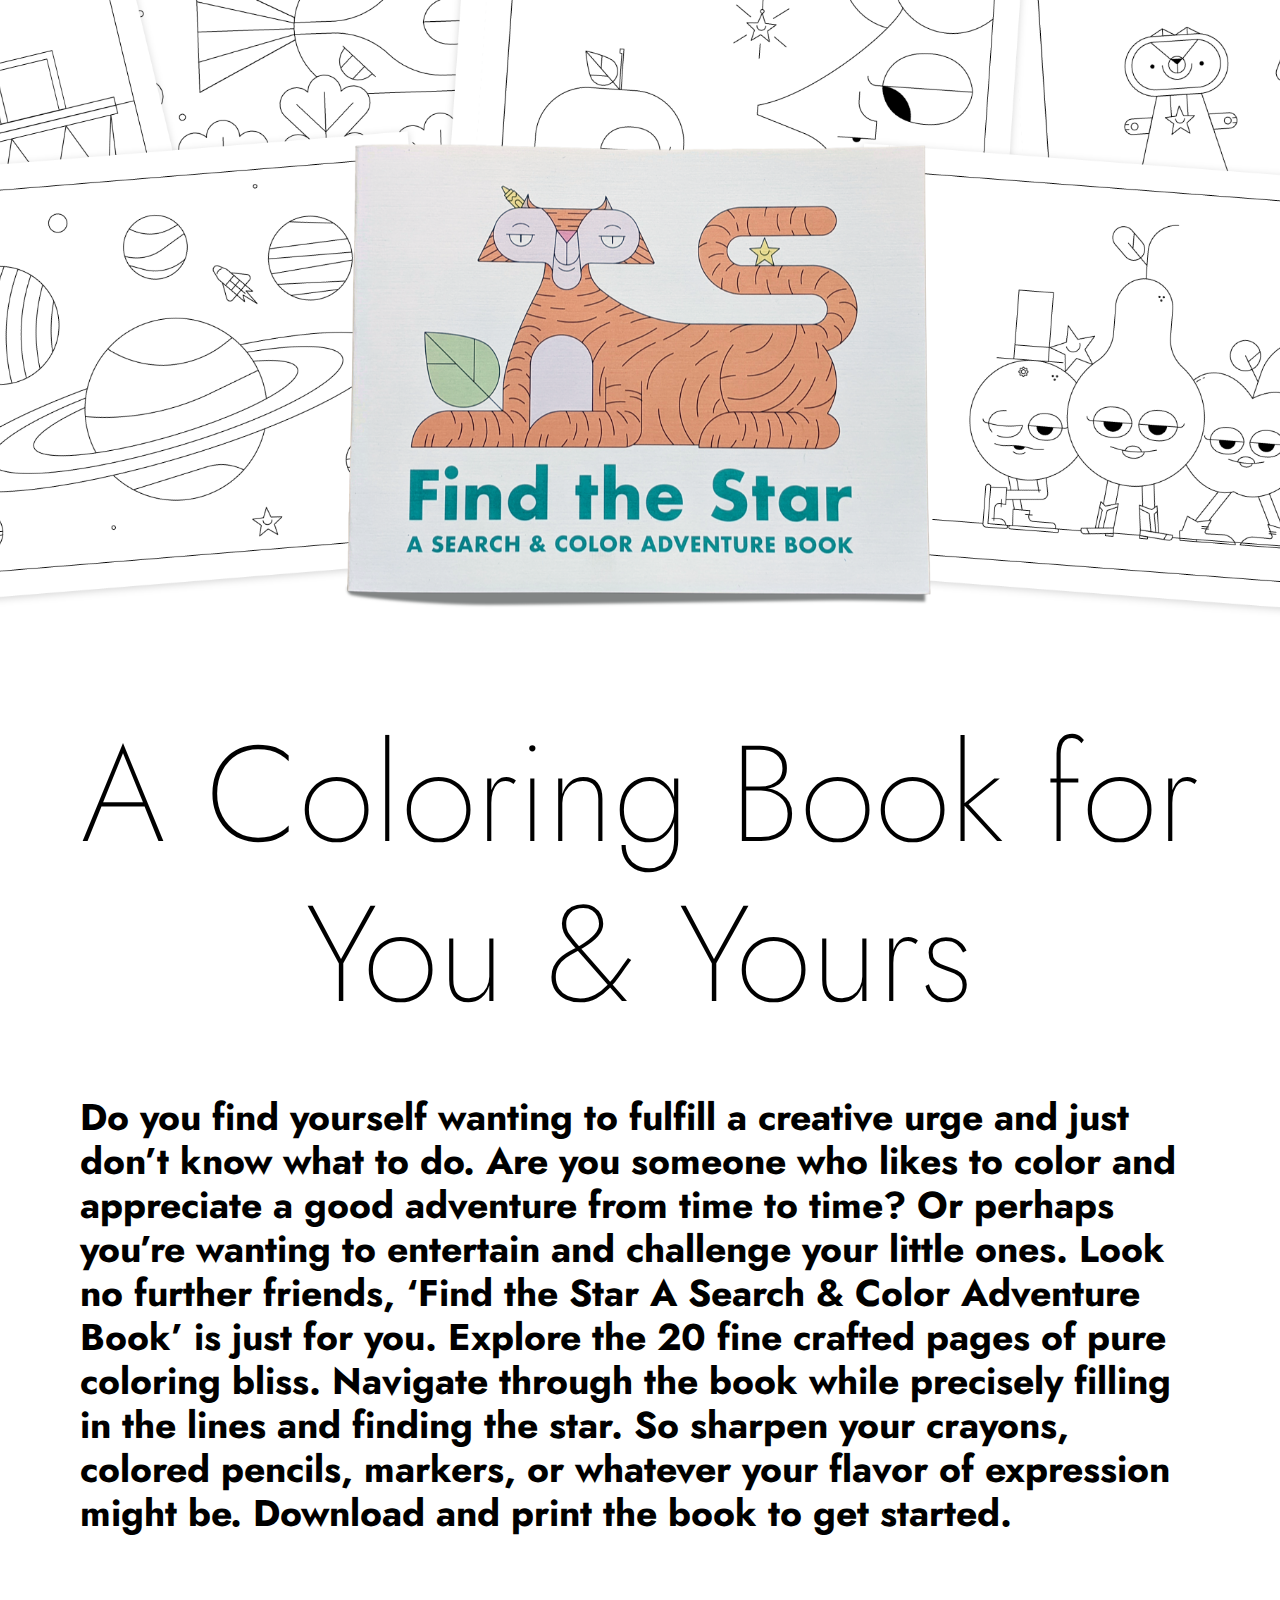
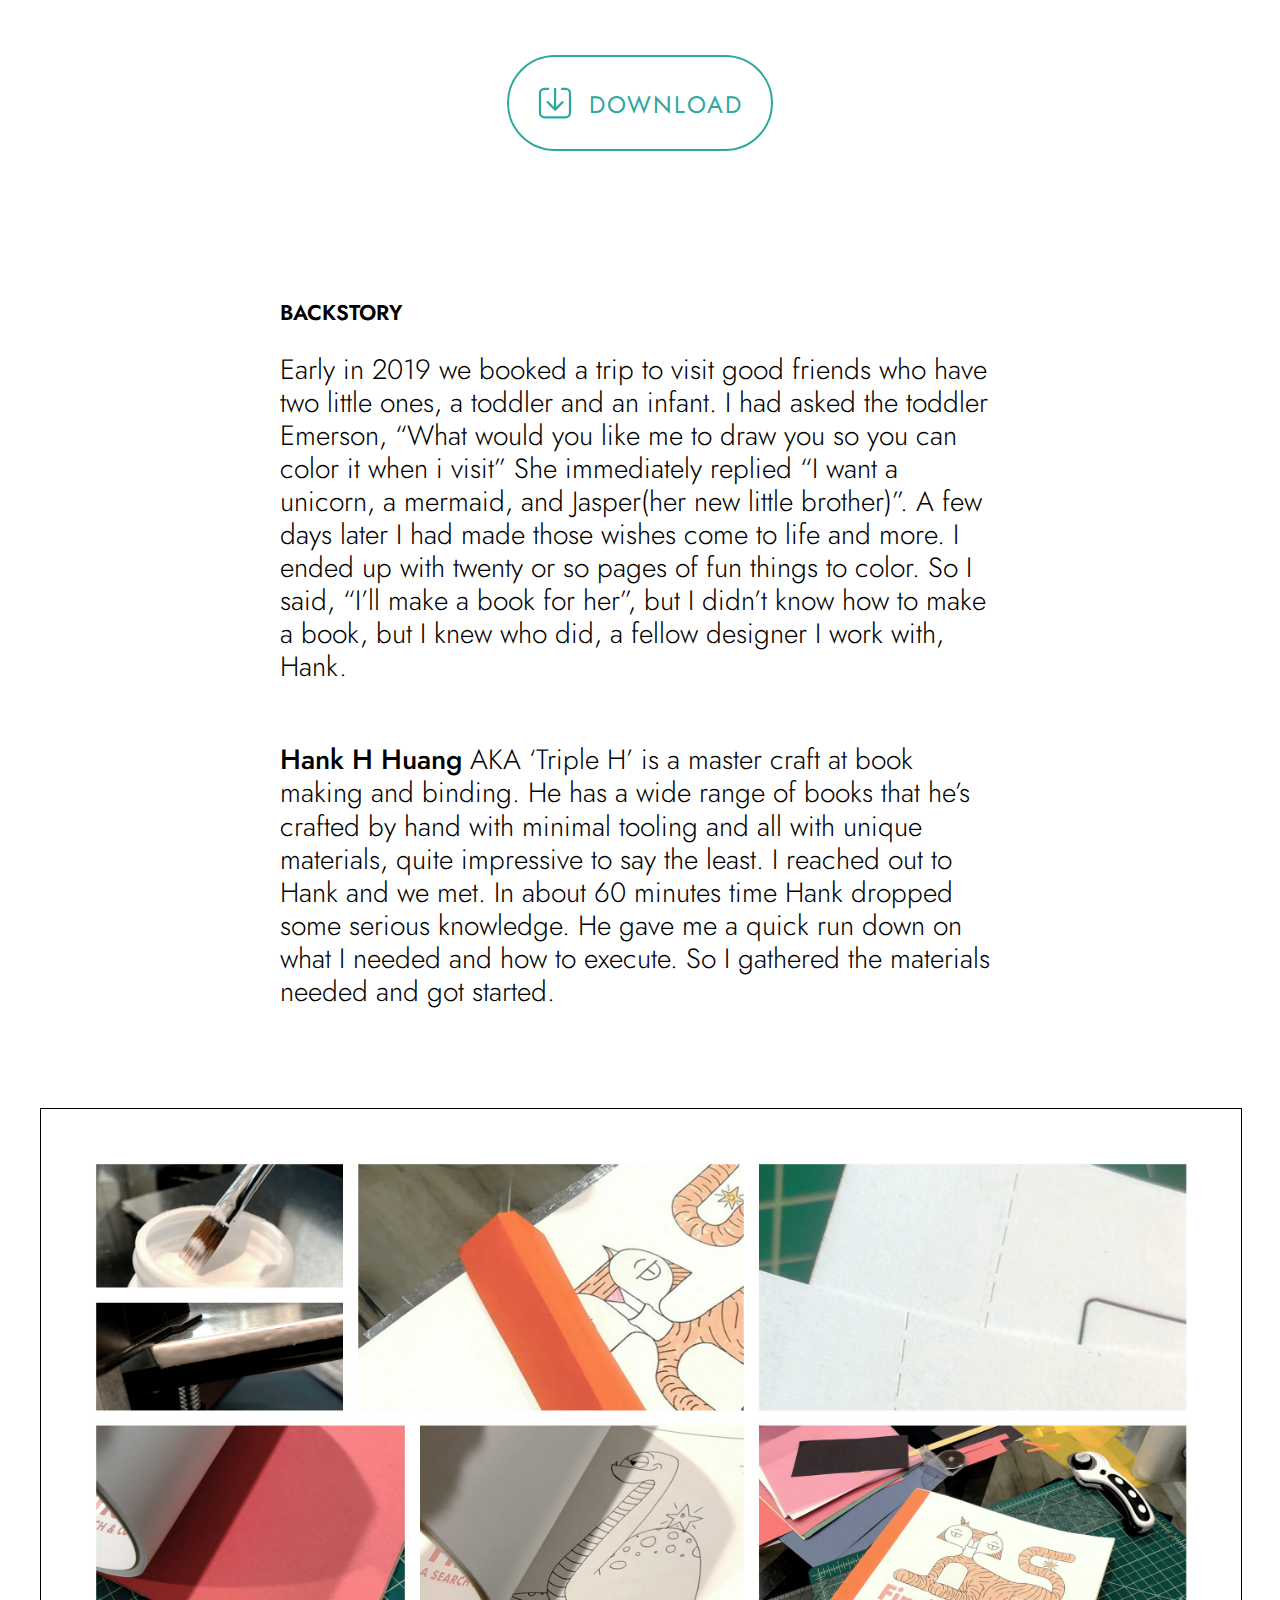
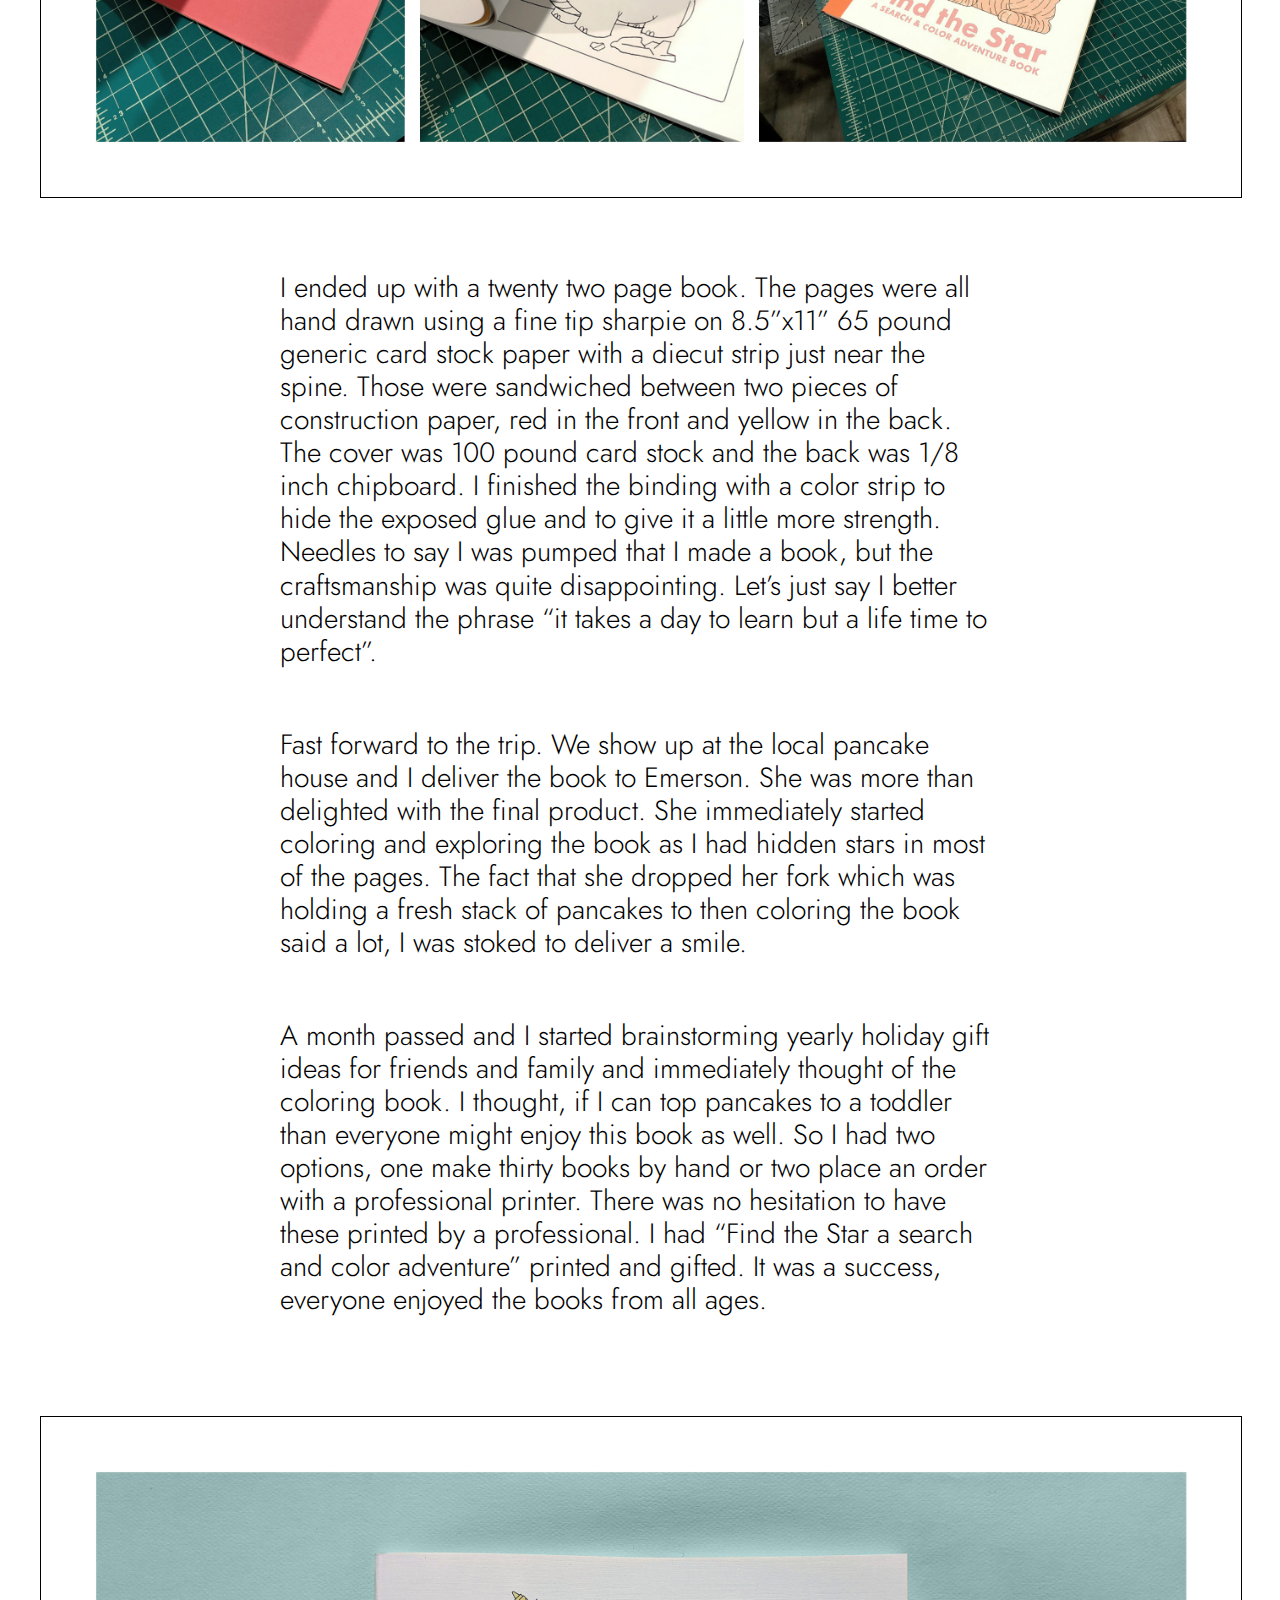
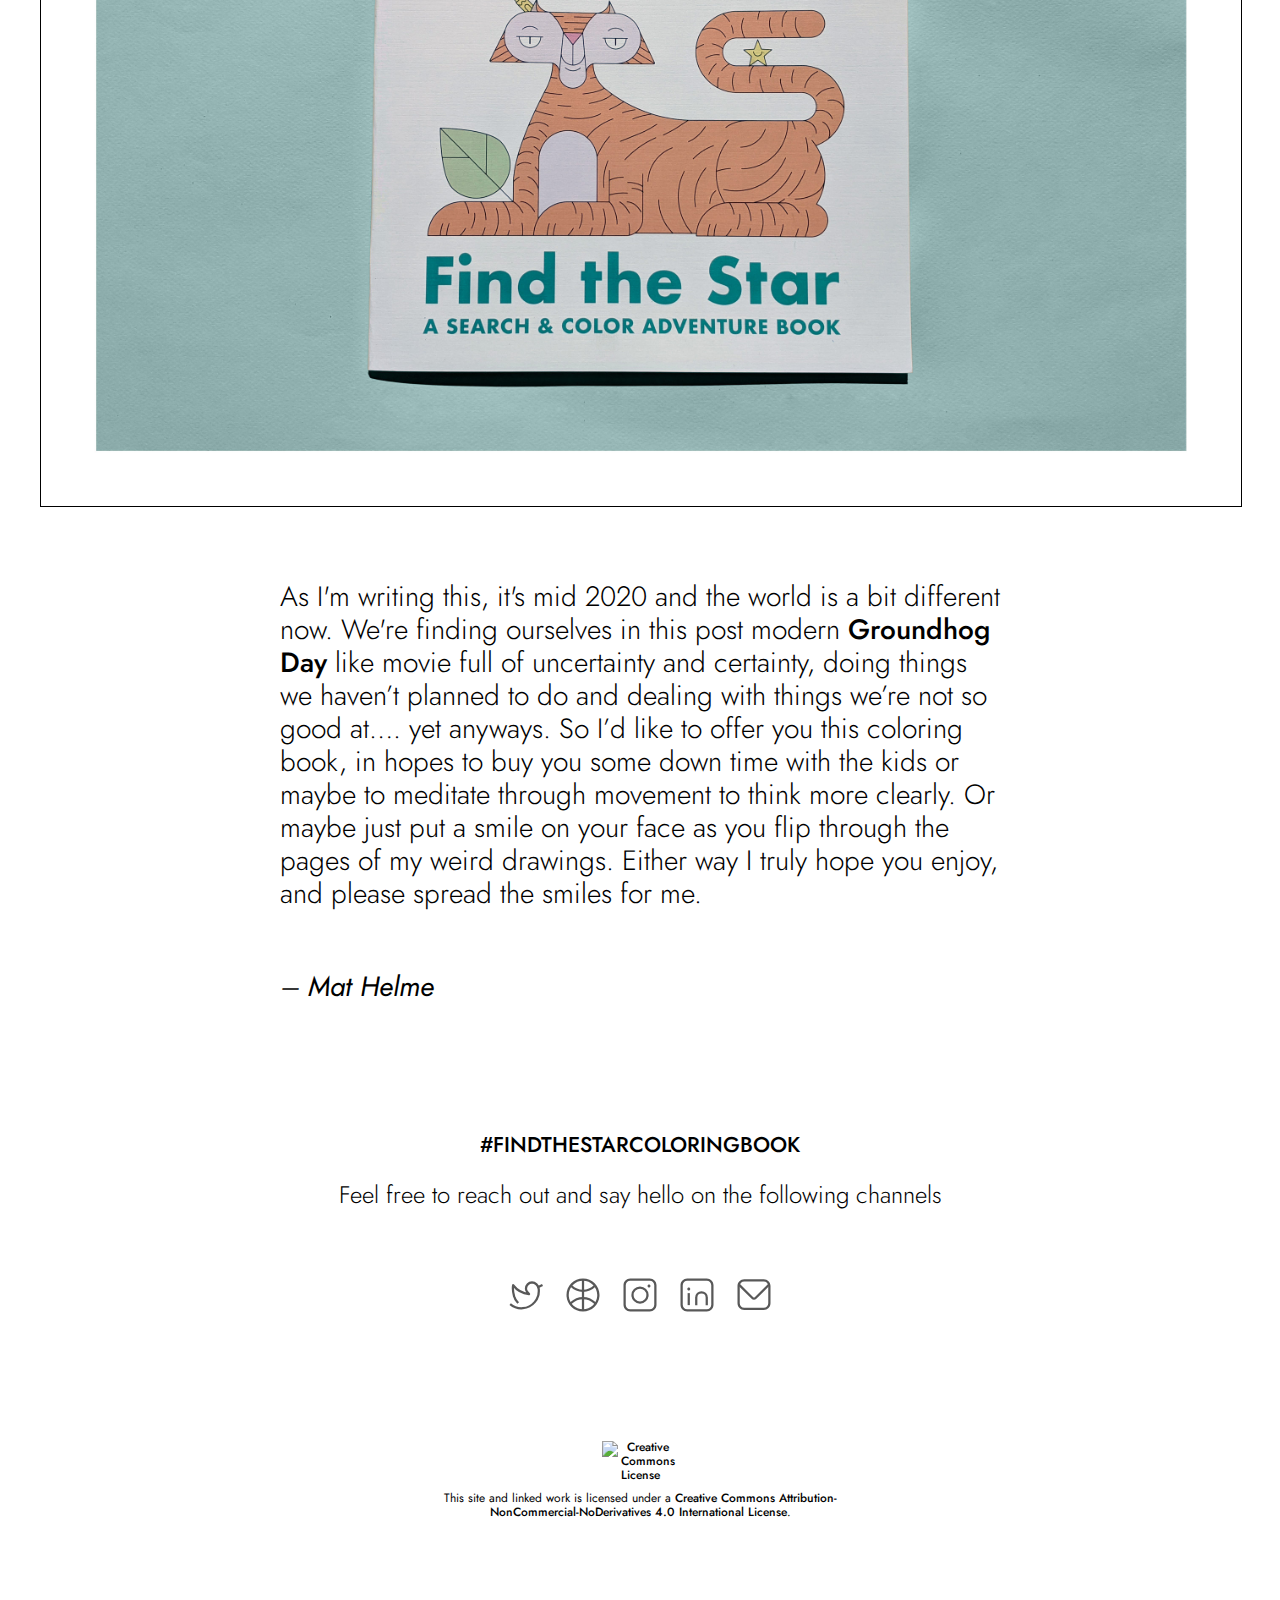
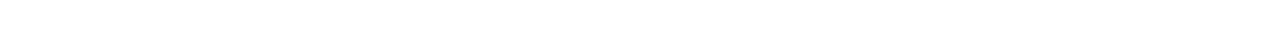
==== find-the-star-coloring-book/index.html @ 8329bbd0 "Add find the star directory" ====
<!doctype html>
<html class="no-js" lang="en">

<head>
  <meta charset="utf-8">
  <title>Find the Star Coloring Book by Mat Helme</title>
  <meta name="description" content="A free downloadable coloring book for you to enjoy">
  <meta name="viewport" content="width=device-width, initial-scale=1">

  <link rel="manifest" href="site.webmanifest">
  <link rel="apple-touch-icon" href="icon.png">
  <!-- Place favicon.ico in the root directory -->

  <link rel="stylesheet" href="https://fonts.googleapis.com/css?family=Jost:100,200,300,400,500,600">
  <link rel="stylesheet" type="text/css" href="css/normalize.css">
  <link rel="stylesheet" type="text/css" href="css/main.css">

  <!-- Google Tag Manager -->
  <script>(function(w,d,s,l,i){w[l]=w[l]||[];w[l].push({'gtm.start':
  new Date().getTime(),event:'gtm.js'});var f=d.getElementsByTagName(s)[0],
  j=d.createElement(s),dl=l!='dataLayer'?'&l='+l:'';j.async=true;j.src=
  'https://www.googletagmanager.com/gtm.js?id='+i+dl;f.parentNode.insertBefore(j,f);
  })(window,document,'script','dataLayer','GTM-K9C6NW3');</script>
  <!-- End Google Tag Manager -->

</head>

<body>

  <!-- Google Tag Manager (noscript) -->
  <noscript><iframe src="https://www.googletagmanager.com/ns.html?id=GTM-K9C6NW3"
  height="0" width="0" style="display:none;visibility:hidden"></iframe></noscript>
  <!-- End Google Tag Manager (noscript) -->

  <section>

    <header>

      <div class="row">

        <!--<h1>Find the Star Coloring Book</h1>-->

      </div>

        <div class="spacer"></div>

    </header>

    <main>

      <div class="row">

          <h2>A Coloring Book for You & Yours</h2>

          <h3>Do you find yourself wanting to fulfill a creative urge and just don’t know what to do. Are you someone who likes to color and appreciate a good adventure from time to time? Or perhaps you’re wanting to entertain and challenge your little ones.  Look no further friends,  ‘Find the Star A Search & Color Adventure Book’ is just for you.  Explore the 20 fine crafted pages of pure coloring bliss.  Navigate through the book while precisely filling in the lines and finding the star.  So sharpen your crayons, colored pencils, markers, or whatever your flavor of expression might be. Download and print the book to get started.</h3>

          <div class="box">

            <a href="download/Find_the_Star_A_Search_Coloring_Adventure_Book_dl.v.01.pdf" target="new" class="cta">

              <svg class="icon_download" version="1.1" xmlns="http://www.w3.org/2000/svg" xmlns:xlink="http://www.w3.org/1999/xlink" x="0px" y="0px" viewBox="0 0 48 48" style="enable-background:new 0 0 48 48;" xml:space="preserve">
              
              <g>
                <path class="st0" d="M44,24v13c0,3.3-2.7,6-6,6H10c-3.3,0-6-2.7-6-6V24"/>
              </g>
              
              <polyline class="st1" points="13.4,22 24.2,32.8 34.8,22.2 "/>
              <line class="st1" x1="24.1" y1="3.9" x2="24.1" y2="31.8"/>
              
              <g>
                <path class="st0" d="M32.1,5L38,5c3.3,0,6,2.7,6,6l0,13"/>
                <path class="st0" d="M4,24l0-13c0-3.3,2.7-6,6-6l6.1,0"/>
              </g>

              </svg>


              <div class="copy">Download</div>

              </a>

          </div>

      </div>

      <div class="row background">

          <h4>Backstory</h4>

          <p>Early in 2019 we booked a trip to visit good friends who have two little ones, a toddler and an infant.  I had asked the toddler Emerson, “What would you like me to draw you so you can color it when i visit” She immediately replied “I want a unicorn, a mermaid, and Jasper(her new little brother)”. A few days later I had made those wishes come to life and more.  I ended up with twenty or so pages of fun things to color.  So I said, “I’ll make a book for her”, but I didn’t know how to make a book, but I knew who did, a fellow designer I work with, Hank.</p>

          <p><a href="http://madeinxerox.com/">Hank H Huang</a> AKA ‘Triple H’ is a master craft at book making and binding.  He has a wide range of books that he’s crafted by hand with minimal tooling and all with unique materials, quite impressive to say the least.  I reached out to Hank and we met.  In about 60 minutes time Hank dropped some serious knowledge. He gave me a quick run down on what I needed and how to execute.  So I gathered the materials needed and got started.</p>

          <img src="img/process.jpg" align="The process to make the book by hand" />

          <p>I ended up with a twenty two page book.  The pages were all hand drawn using a fine tip sharpie on 8.5”x11” 65 pound generic card stock paper with a diecut strip just near the spine. Those were sandwiched between two pieces of construction paper, red in the front and yellow in the back.  The cover was 100 pound card stock and the back was 1/8 inch chipboard.  I finished the binding with a color strip to hide the exposed glue and to give it a little more strength. Needles to say I was pumped that I made a book, but the craftsmanship was quite disappointing.  Let’s just say I better understand the phrase “it takes a day to learn but a life time to perfect”.</p>

          <p>Fast forward to the trip.  We show up at the local pancake house and I deliver the book to Emerson. She was more than delighted with the final product.  She immediately started coloring and exploring the book as I had hidden stars in most of the pages. The fact that she dropped her fork which was holding a fresh stack of pancakes to then coloring the book said a lot, I was stoked to deliver a smile.</p>

          <p>A month passed and I started brainstorming yearly holiday gift ideas for friends and family and immediately thought of the coloring book.  I thought, if I can top pancakes to a toddler than everyone might enjoy this book as well. So I had two options, one make thirty books by hand or two place an order with a professional printer.  There was no hesitation to have these printed by a professional. I had “Find the Star a search and color adventure” printed and gifted. It was a success, everyone enjoyed the books from all ages.</p>

          <img src="img/printed_book.jpg" align="The final book printed" />

          <p>As I'm writing this, it's mid 2020 and the world is a bit different now. We're finding ourselves in this post modern <a href="https://en.wikipedia.org/wiki/Groundhog_Day_(film)">Groundhog Day</a> like movie full of uncertainty and certainty, doing things we haven’t planned to do and dealing with things we’re not so good at…. yet anyways.  So I’d like to offer you this coloring book, in hopes to buy you some down time with the kids or maybe to meditate through movement to think more clearly. Or maybe just put a smile on your face as you flip through the pages of my weird drawings. Either way I truly hope you enjoy, and please spread the smiles for me.</p>

      </div>

      <div class="row">
          
          <p><i>– <a href="http://mathelme.com">Mat Helme</a></i></p>

      </div>

    </main>

    <footer>

       <div class="row">
        
        <h4><a href="https://www.instagram.com/explore/tags/findthestarcoloringbook/">#findthestarcoloringbook</a></h4>
          
          <p>Feel free to reach out and say hello on the following channels</p>

          <div class="social">
            
            <ul class="icons">

              <li><a href="http://twitter.com/mathelme" class="twitter"></a></li>
              <li><a href="http://dribbble.com/mathelme" class="dribbble"></a></li>
              <li><a href="http://instagram.com/mathelme" class="instagram"></a></li>
              <li><a href="https://www.linkedin.com/in/mat-helme-97765454/" class="linkedin"></a></li>
              <li><a href="mailto:mat.helme@gmail.com" class="email"></a></li>
          
            </ul>

          </div>

      </div>

      <div class="row">

        <div class="license"><a rel="license" href="http://creativecommons.org/licenses/by-nc-nd/4.0/"><img alt="Creative Commons License" style="border-width:0" src="https://i.creativecommons.org/l/by-nc-nd/4.0/88x31.png" /></a><br />This site and linked work is licensed under a <a rel="license" href="http://creativecommons.org/licenses/by-nc-nd/4.0/">Creative Commons Attribution-NonCommercial-NoDerivatives 4.0 International License</a>.</div>

      </div>

    </footer>

  </section>

  <!-- Google Analytics -->
  <script>
  (function(i,s,o,g,r,a,m){i['GoogleAnalyticsObject']=r;i[r]=i[r]||function(){
  (i[r].q=i[r].q||[]).push(arguments)},i[r].l=1*new Date();a=s.createElement(o),
  m=s.getElementsByTagName(o)[0];a.async=1;a.src=g;m.parentNode.insertBefore(a,m)
  })(window,document,'script','https://www.google-analytics.com/analytics.js','ga');

  ga('create', 'UA-11517279-1', 'auto');
  ga('send', 'pageview');
  </script>
  <!-- End Google Analytics -->

</body>

</html>
---- find-the-star-coloring-book/css/main.css ----
body{
	background: #fff;
	font-family: 'Jost', 'Helvetica', 'Arial', sans-serif, serif;
	font-size: 1rem;
	font-size: 18px;
	font-weight: normal;
	font-weight: 400;
	position: relative;
	height: 100%;
	width: 100%;
	display: block;
	margin: 0 auto;
	padding: 0;
	text-align: left;
}

img{
	display: inline-block;
	width: 100%;
	margin: 0 auto;
	padding: 0;
}

section{
	width: 100%;
	margin: 0 auto;
	display: block;
}

header, main, footer {
	padding: 40px 0 0;
	width: 100%;
	position: relative;
}

header{
	background: #fff url(../img/hero3.png) center no-repeat;
	background-size: cover;
	height: auto;
	position: relative;
}

main {
	padding-top: 0;
}

.row{
	max-width: 1280px;
	margin: 0 auto;
	position: relative;
	padding: 0 40px;
}

h1, h2, h3, h4, p {
	display: block;
	width: 100%;
	line-height: 1.18em;
}

h1{
	font-size: 28pt;
	color: rgba(0, 0, 0, 1);
	text-align: center;
	margin-bottom: 60px;
}

h2{
	font-size: 102pt;
	font-weight: 200;
	margin-bottom: 60px;
	margin-top: 80px;
	text-align: center;
}

h3{
	font-size: 28pt;
	margin-bottom: 120px;
	padding: 0 40px;
	width: calc(100% - 80px);
	text-align: left;
}

h4{
	font-size: 16pt;
	text-transform: uppercase;
	margin-bottom: 20px;
	font-weight: 600;
	padding: 0 240px;
	width: calc(100% - 480px);
}

p{
	font-size: 21pt;
	margin-bottom: 60px;
	font-weight: 300;
	text-align: left;
}

a{
	font-weight: 500;
	text-decoration: none;
	color: inherit;
}

strong {
	font-weight: 800;
}

.spacer {
	height: 66vh;
}

.box {
	width: 100%;
	height: auto;
	display: inline-grid;
}

.cta {
	text-transform: uppercase;
	background: #fff;
	padding: 12px 12px;
	font-weight: 400;
	border-radius: 52px;
	color: #2da89f;
	display: block;
	margin: 0 auto 120px;
	font-size: 24px;
	border: 2px solid	#2da89f;
	transition: 200ms ease-in;
	width: auto;
	position: relative;
	line-height: 1em;
}

.cta:hover {
	background: #2da89f;
	color: #fff;
	fill: #fff;
	stroke: #fff;
}

.icon_download {
	width: 36px;
	height: 36px;
	padding: 16px;
	margin: 0px;
	transition: opacity ease 300ms;
	display: inline-block;
	float: left;
}

.cta .icon_download .st0, .cta .icon_download .st1 {
	stroke: #2da89f;
	stroke-width: 3;
	stroke-miterlimit: 10;
	stroke-linejoin: round;
	fill: none;
	stroke-dasharray: 80;
	transition: 200ms ease-in;
}

.cta .icon_download:hover {
	fill: #fff;
	stroke: #fff;
}

.cta:hover .icon_download .st0, .cta:hover .icon_download .st1 {
	stroke: #fff;
}

.cta .copy{
	display: inline-block;
	float: right;
	margin: 24px 16px 0 0;
	letter-spacing: .086em;
}

.background p{
	padding: 0 240px;
	width: calc(100% - 480px);
}

.background img {
	margin: 40px 0;
	padding: 40px;
	border: 1px solid #000;
	width: calc(100% - 80px);
}

footer{
	margin-top: 60px;
	position: relative;
}

footer .row h4, footer p {
	text-align: center;
	width: 100%;
	padding: 0;
}

footer p {
	font-size: 24px;
}

i {
	text-align: left;
	display: block;
	padding: 0 240px;
	width: calc(100% - 480px);
}

i a{
	font-weight: 400;
}

.icons {
	display: block;
	margin: 0 auto 120px;
	padding: 0;
	width: 50%;
	text-align: center;
}

.icons li {
	list-style: none;
	display: inline-flex;
	text-align: center;
	margin: 8px;
}

.icons a {
	width: 36px;
	height: 36px;
	display: inline-flex;
	border-bottom: 0;
	opacity: 0.65;
	transition: opacity ease 300ms; 
}

.icons a:hover {
	opacity: 1; 
}

.icons a.twitter {
	background: url(../img/icon_twitter.svg) center no-repeat; 
}

.icons a.instagram {
	background: url(../img/icon_instagram.svg) center no-repeat; 
}

.icons a.dribbble {
	background: url(../img/icon_dribbble.svg) center no-repeat; 
}

.icons a.linkedin {
	background: url(../img/icon_linkedin.svg) center no-repeat; 
}

.icons a.email {
	background: url(../img/icon_email.svg) center no-repeat; 
}

.license {
	max-width: 400px;
	margin: 0 auto 120px;
	font-size: 12px;
	display: block;
	text-align: center;
}

.license a img {
	width: 76px;
	margin-bottom: 10px;
}

/* Media type styles*/

@media only screen and (max-width: 1000px) {
	.background p {
		padding: 0;
		width: 100%;
		margin-bottom: 20px;
	}
	.spacer{
		height: 62vh;
		display: block;
		width: 100%;
	}
	.cta{
		font-size: 18px;
	}h2{
		font-size: 92px;
		margin: 40px auto;
		text-align: left;
	}
	h3{
		font-size: 24px;
		padding: 0;
		width: 100%;
		margin-bottom: 120px;
		text-align: left;
	}
	h4{
		margin: 0;
		width: 100%;
		padding: 0;
	}
	.cta .copy {
		font-size: 24px;
		margin: 27px 18px 0 0;
	}
	.background img {
		padding: 0;
		width: 100%;
		border: 0;
	}
	p i {
		width: 100%;
		padding: 40px 0 0;
	}

	.icons {
		width: 100%;
	}

}

@media only screen and (max-width: 800px) {
	.background p {
		padding: 0;
		width: 100%;
		margin-bottom: 20px;
	}
	.spacer{
		height: 42vh;
		display: block;
		width: 100%;
	}
	.cta{
		font-size: 18px;
	}h2{
		font-size: 54px;
		margin: 40px auto;
		text-align: left;
	}
	h3{
		font-size: 24px;
		padding: 0;
		width: 100%;
		margin-bottom: 120px;
		text-align: left;
	}
	h4{
		margin: 0;
		width: 100%;
		padding: 0;
	}
	.cta .copy {
		font-size: 24px;
		margin: 27px 18px 0 0;
	}
	.background img {
		padding: 0;
		width: 100%;
		border: 0;
	}
	p i {
		width: 100%;
		padding: 40px 0 0;
	}

	.icons {
		width: 100%;
	}
}

@media only screen and (max-width: 550px) {
	.spacer{
		height: 32vh;
	}
}
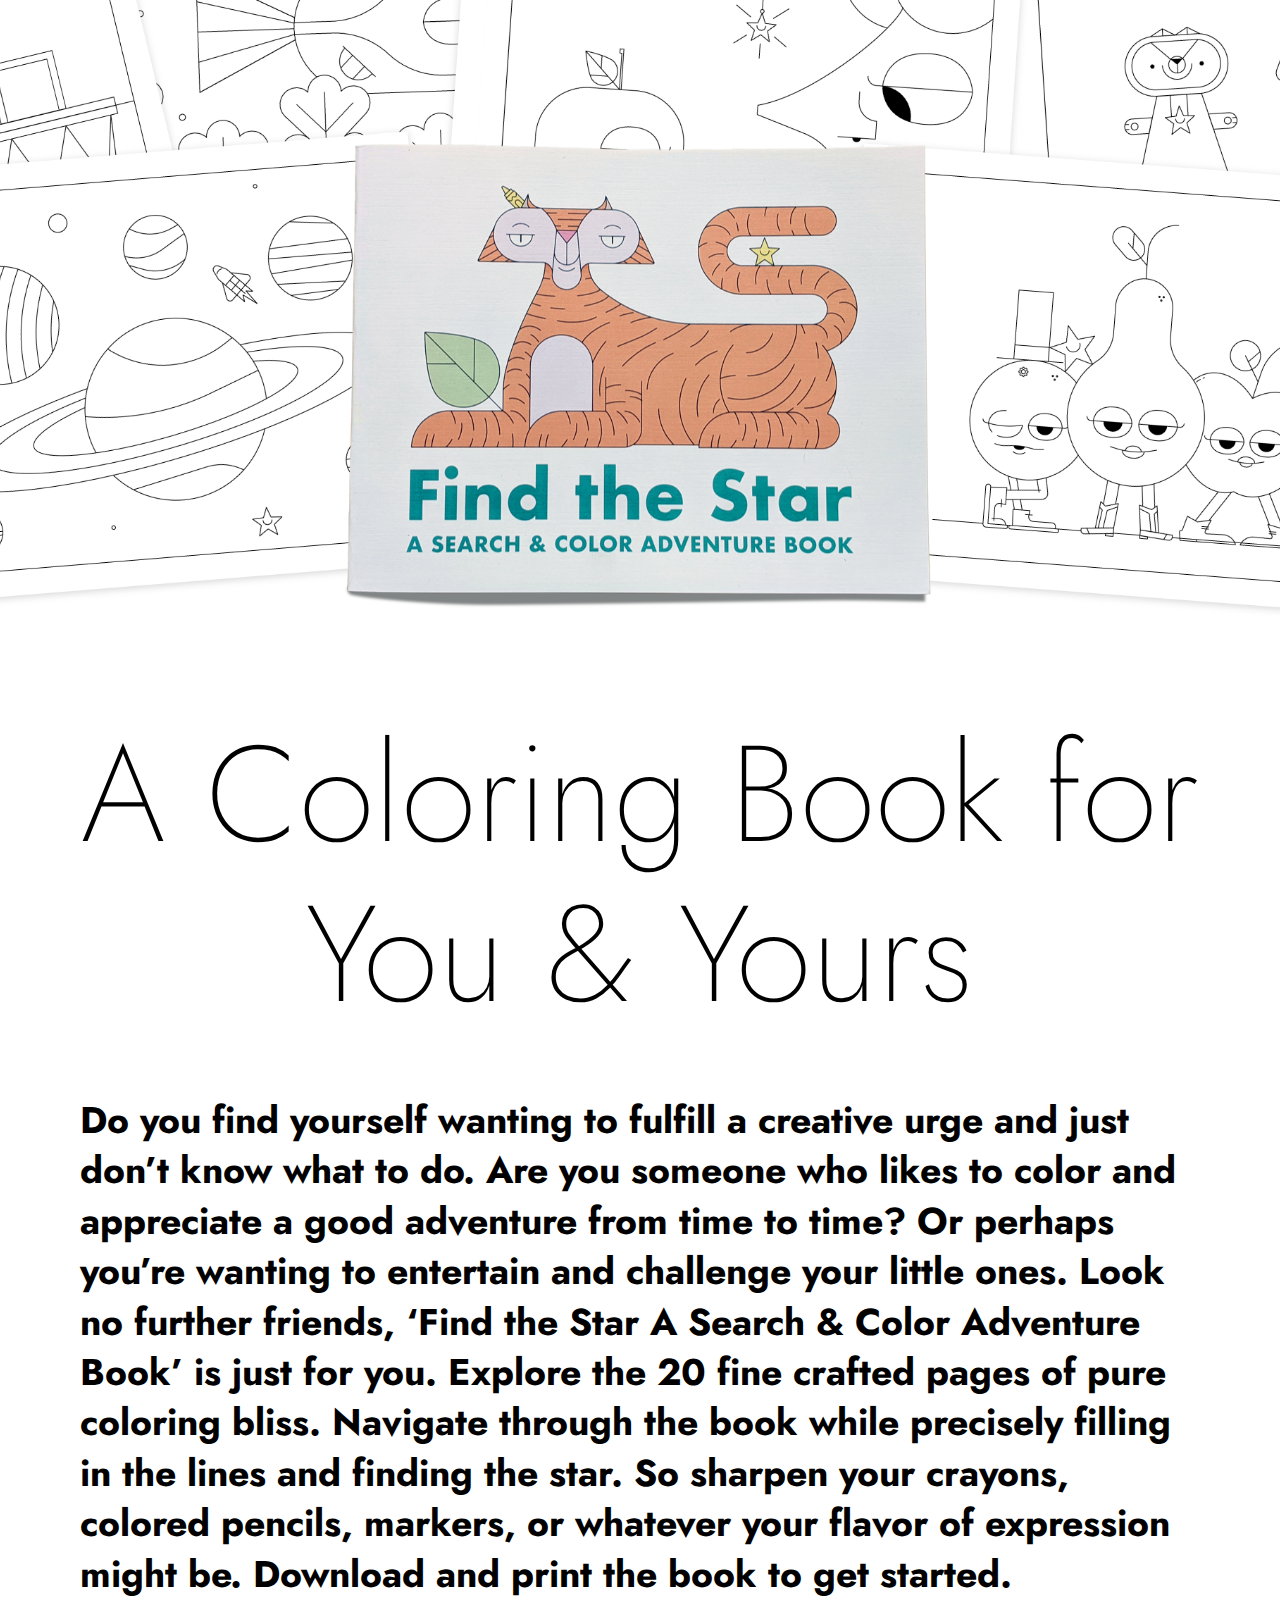
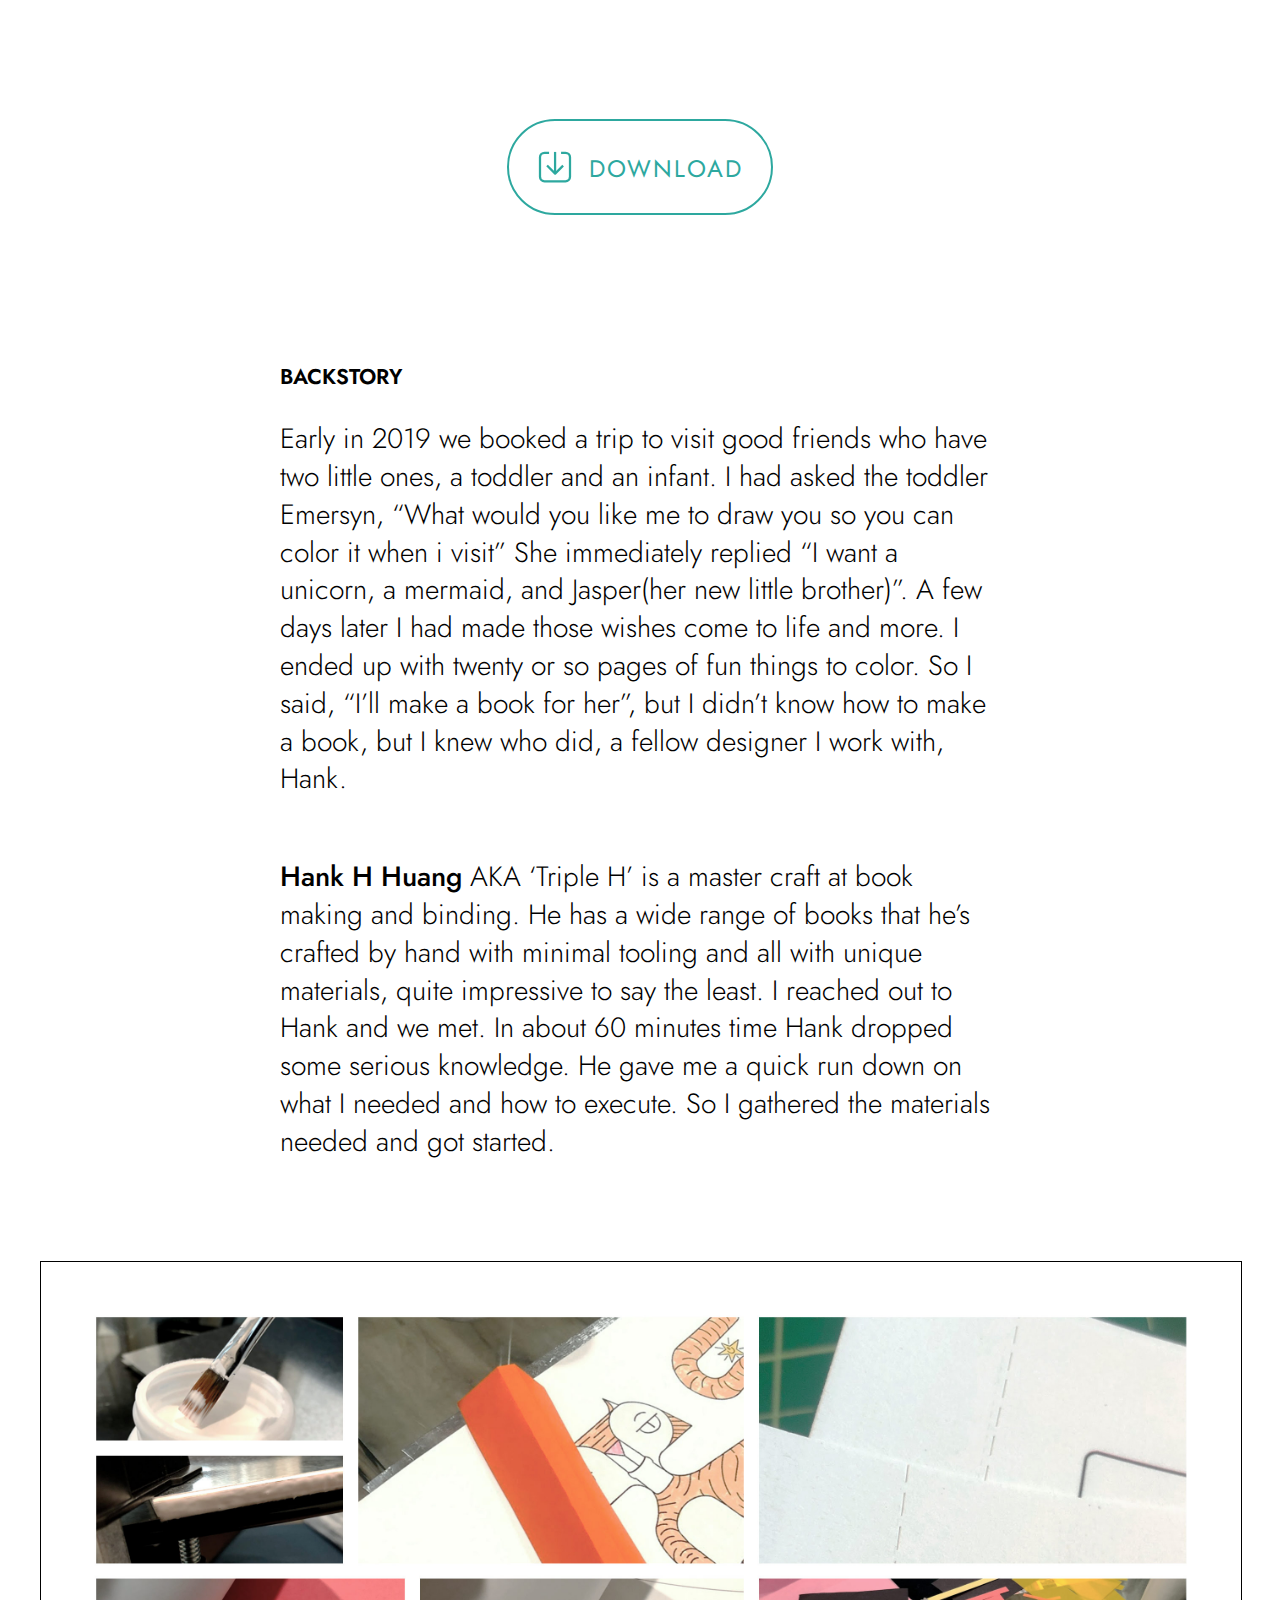
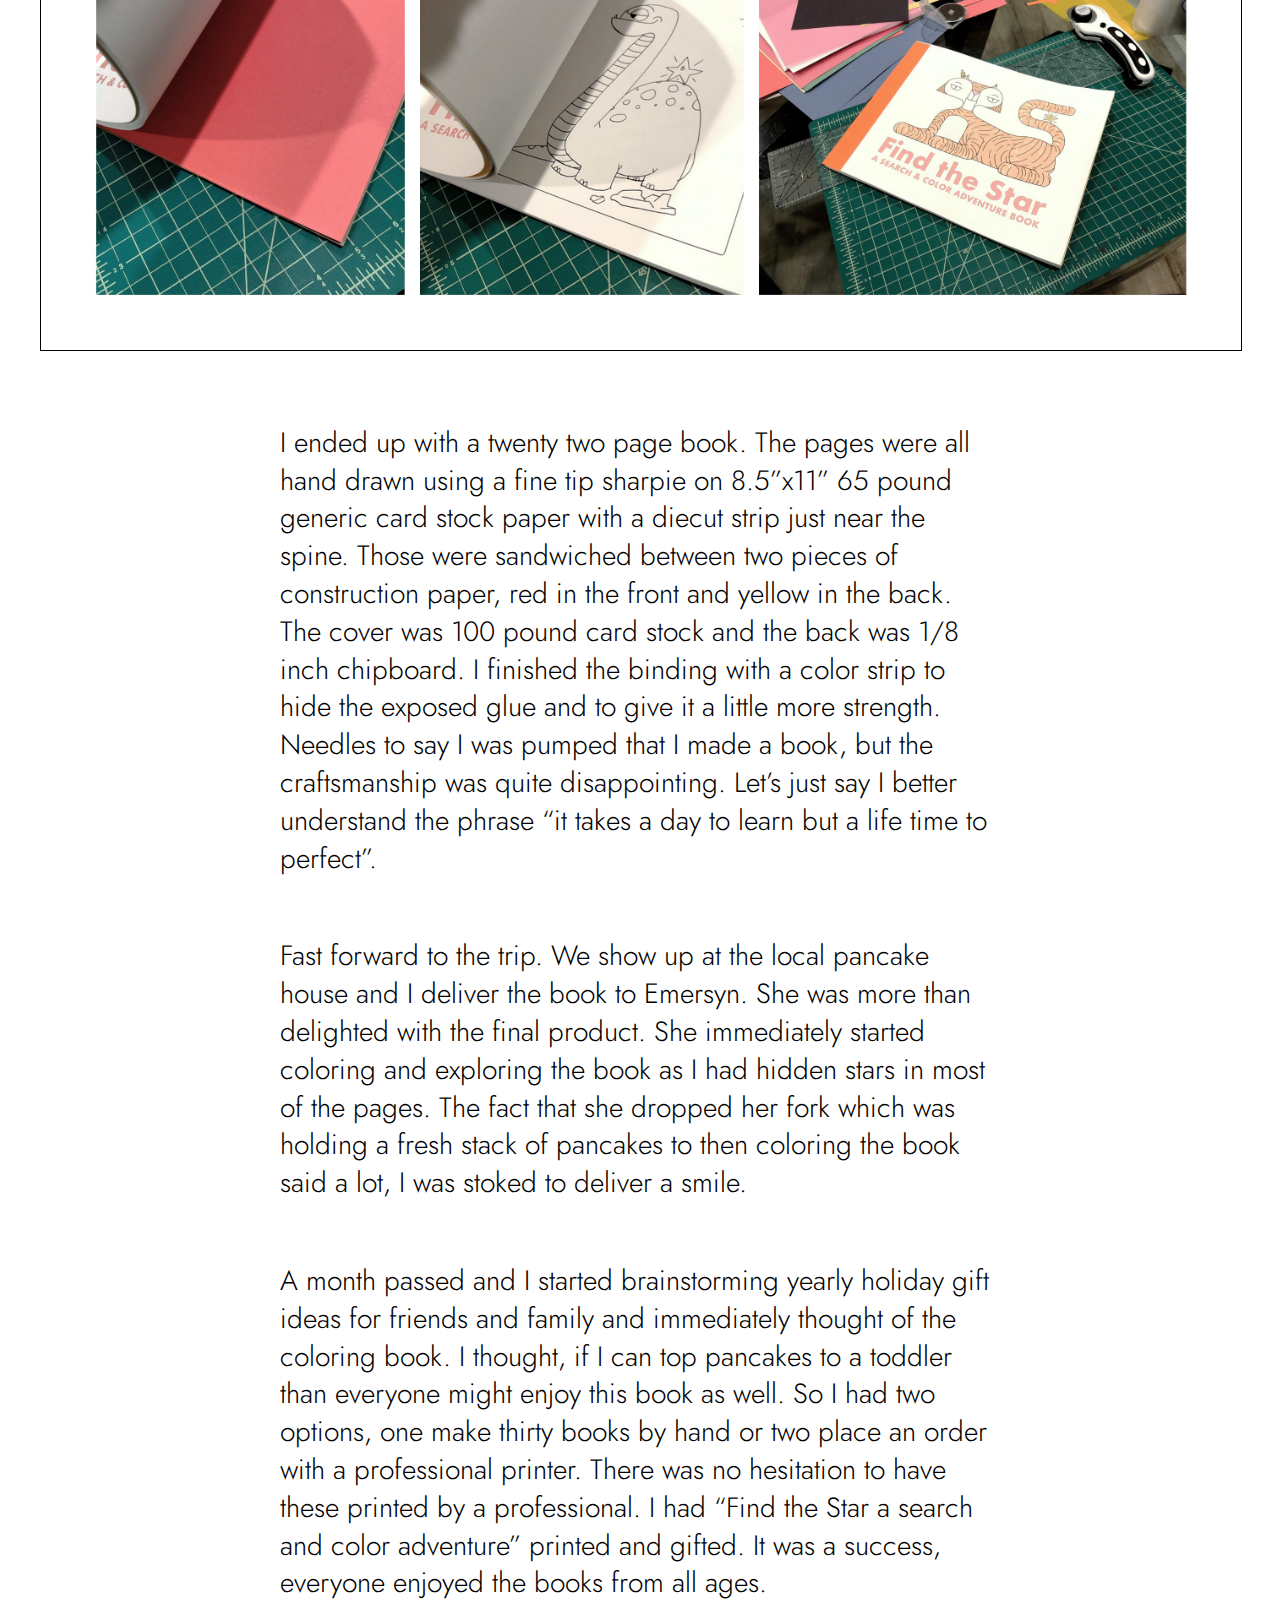
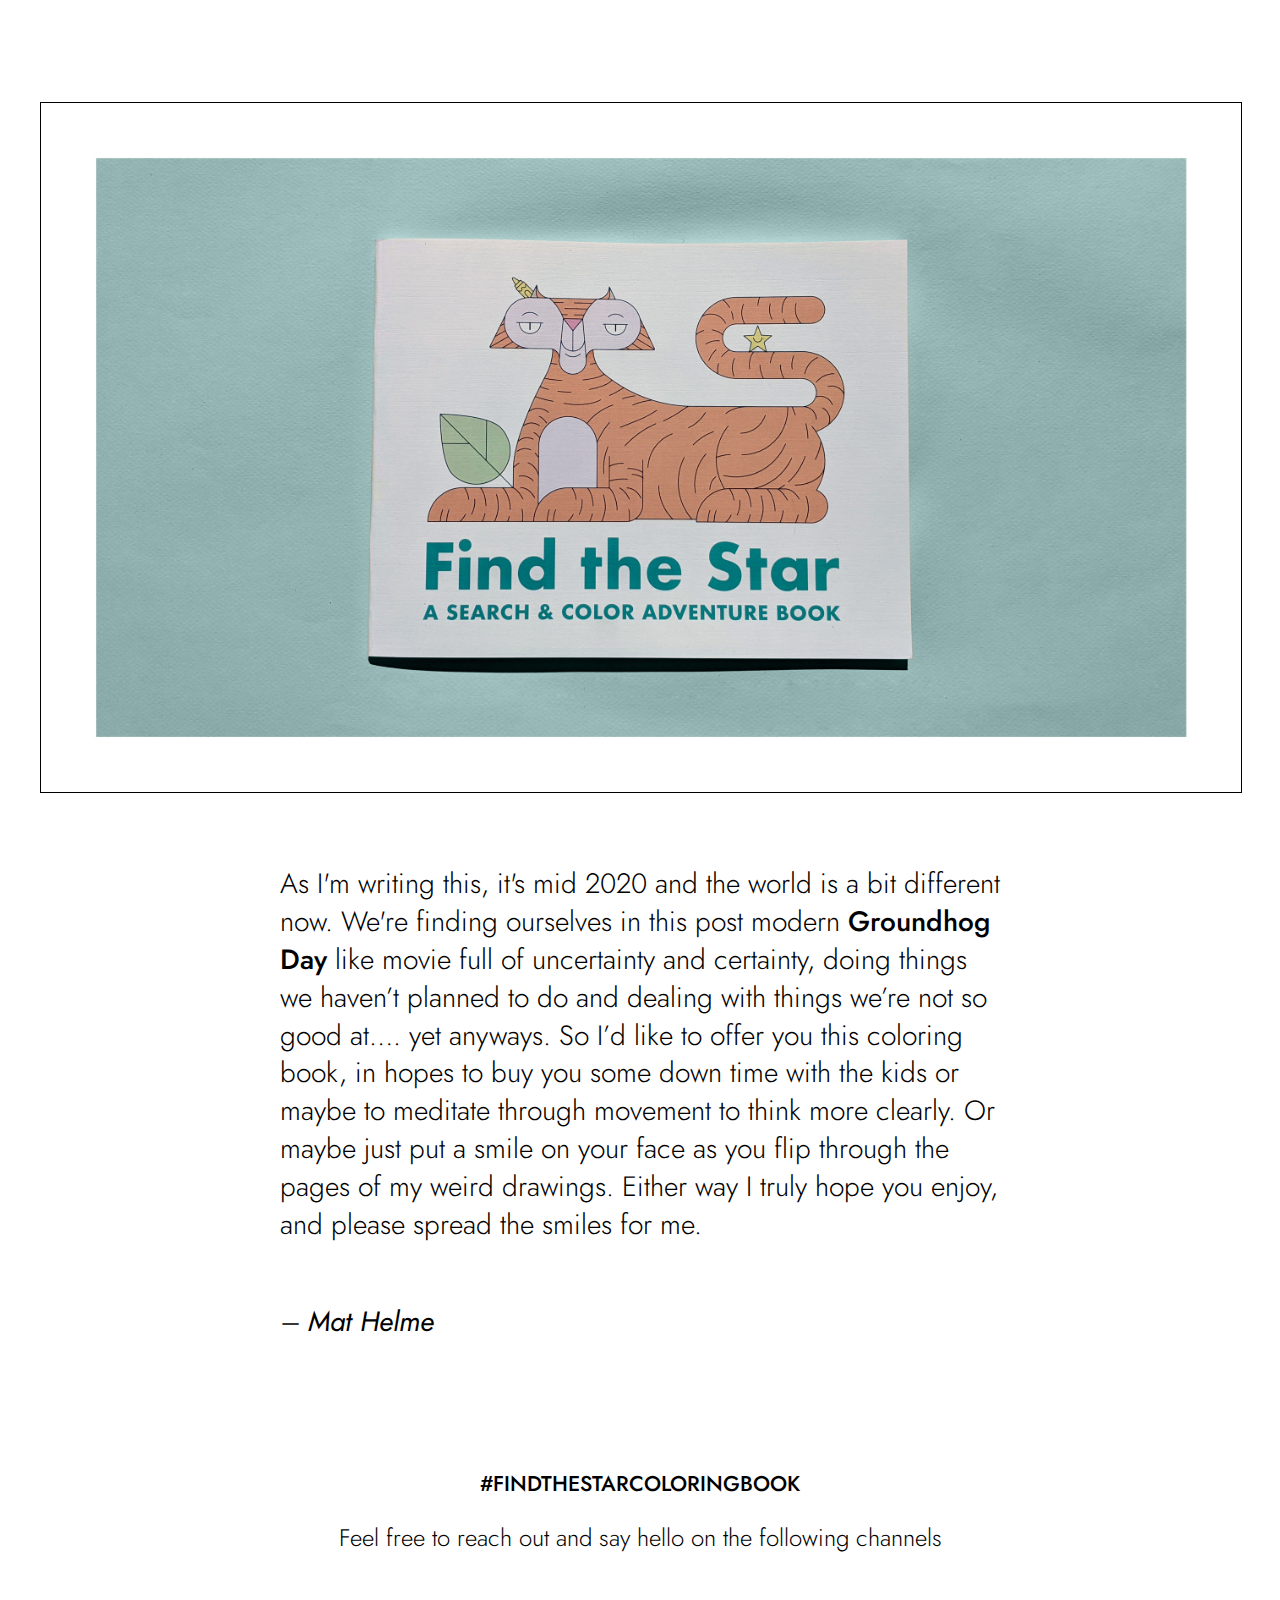
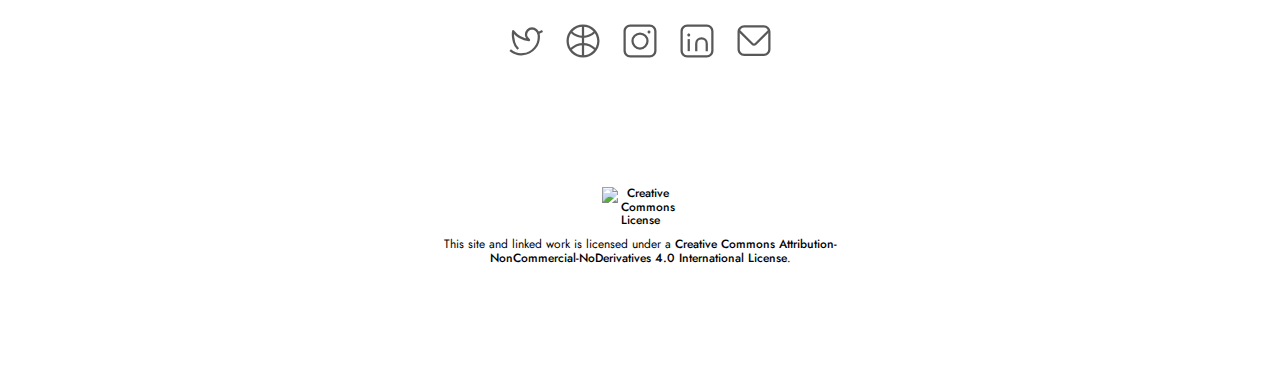
==== commit 2b6add5d: "Emersyn spelling correction" ====
--- a/find-the-star-coloring-book/index.html
+++ b/find-the-star-coloring-book/index.html
@@ -87,7 +87,7 @@
 
           <h4>Backstory</h4>
 
-          <p>Early in 2019 we booked a trip to visit good friends who have two little ones, a toddler and an infant.  I had asked the toddler Emerson, “What would you like me to draw you so you can color it when i visit” She immediately replied “I want a unicorn, a mermaid, and Jasper(her new little brother)”. A few days later I had made those wishes come to life and more.  I ended up with twenty or so pages of fun things to color.  So I said, “I’ll make a book for her”, but I didn’t know how to make a book, but I knew who did, a fellow designer I work with, Hank.</p>
+          <p>Early in 2019 we booked a trip to visit good friends who have two little ones, a toddler and an infant.  I had asked the toddler Emersyn, “What would you like me to draw you so you can color it when i visit” She immediately replied “I want a unicorn, a mermaid, and Jasper(her new little brother)”. A few days later I had made those wishes come to life and more.  I ended up with twenty or so pages of fun things to color.  So I said, “I’ll make a book for her”, but I didn’t know how to make a book, but I knew who did, a fellow designer I work with, Hank.</p>
 
           <p><a href="http://madeinxerox.com/">Hank H Huang</a> AKA ‘Triple H’ is a master craft at book making and binding.  He has a wide range of books that he’s crafted by hand with minimal tooling and all with unique materials, quite impressive to say the least.  I reached out to Hank and we met.  In about 60 minutes time Hank dropped some serious knowledge. He gave me a quick run down on what I needed and how to execute.  So I gathered the materials needed and got started.</p>
 
@@ -95,7 +95,7 @@
 
           <p>I ended up with a twenty two page book.  The pages were all hand drawn using a fine tip sharpie on 8.5”x11” 65 pound generic card stock paper with a diecut strip just near the spine. Those were sandwiched between two pieces of construction paper, red in the front and yellow in the back.  The cover was 100 pound card stock and the back was 1/8 inch chipboard.  I finished the binding with a color strip to hide the exposed glue and to give it a little more strength. Needles to say I was pumped that I made a book, but the craftsmanship was quite disappointing.  Let’s just say I better understand the phrase “it takes a day to learn but a life time to perfect”.</p>
 
-          <p>Fast forward to the trip.  We show up at the local pancake house and I deliver the book to Emerson. She was more than delighted with the final product.  She immediately started coloring and exploring the book as I had hidden stars in most of the pages. The fact that she dropped her fork which was holding a fresh stack of pancakes to then coloring the book said a lot, I was stoked to deliver a smile.</p>
+          <p>Fast forward to the trip.  We show up at the local pancake house and I deliver the book to Emersyn. She was more than delighted with the final product.  She immediately started coloring and exploring the book as I had hidden stars in most of the pages. The fact that she dropped her fork which was holding a fresh stack of pancakes to then coloring the book said a lot, I was stoked to deliver a smile.</p>
 
           <p>A month passed and I started brainstorming yearly holiday gift ideas for friends and family and immediately thought of the coloring book.  I thought, if I can top pancakes to a toddler than everyone might enjoy this book as well. So I had two options, one make thirty books by hand or two place an order with a professional printer.  There was no hesitation to have these printed by a professional. I had “Find the Star a search and color adventure” printed and gifted. It was a success, everyone enjoyed the books from all ages.</p>
 
--- a/find-the-star-coloring-book/css/main.css
+++ b/find-the-star-coloring-book/css/main.css
@@ -54,7 +54,7 @@
 h1, h2, h3, h4, p {
 	display: block;
 	width: 100%;
-	line-height: 1.18em;
+	line-height: 1.35em;
 }
 
 h1{
@@ -70,6 +70,7 @@
 	margin-bottom: 60px;
 	margin-top: 80px;
 	text-align: center;
+	line-height: 1.18em;
 }
 
 h3{
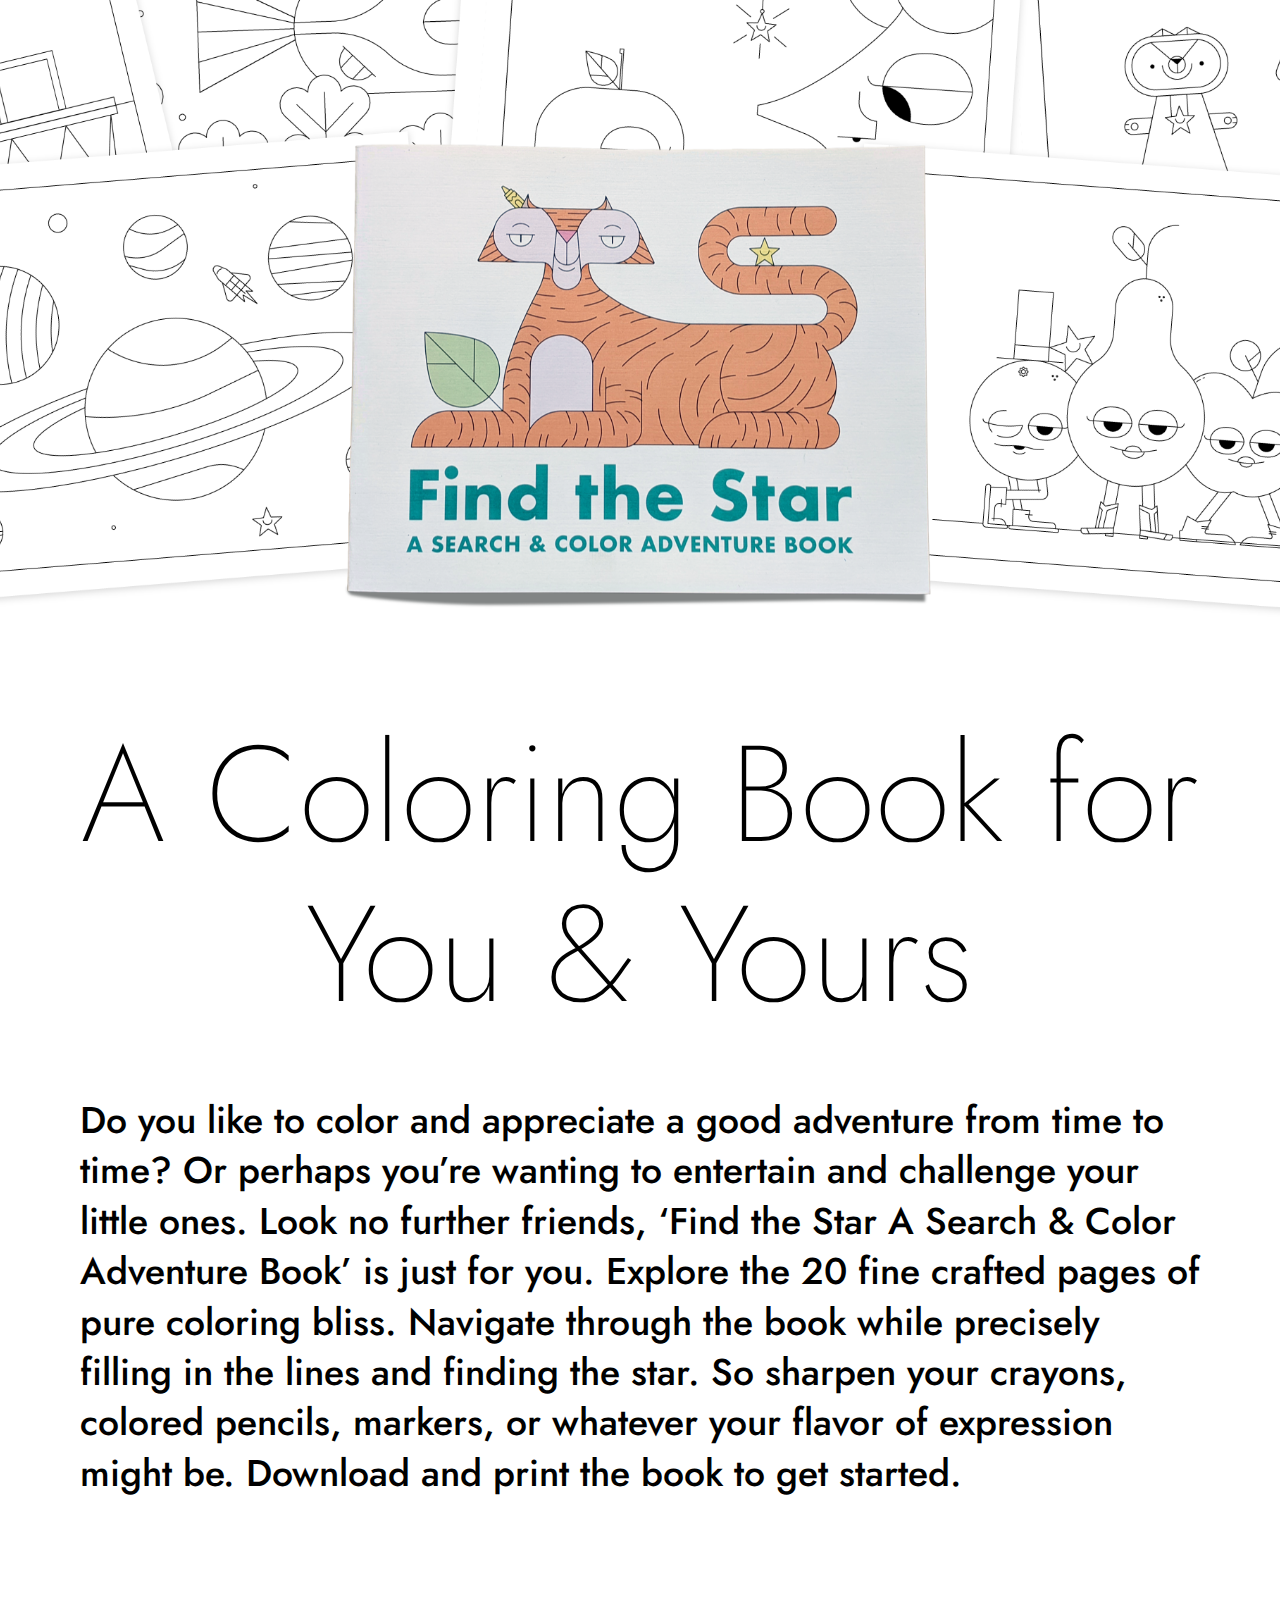
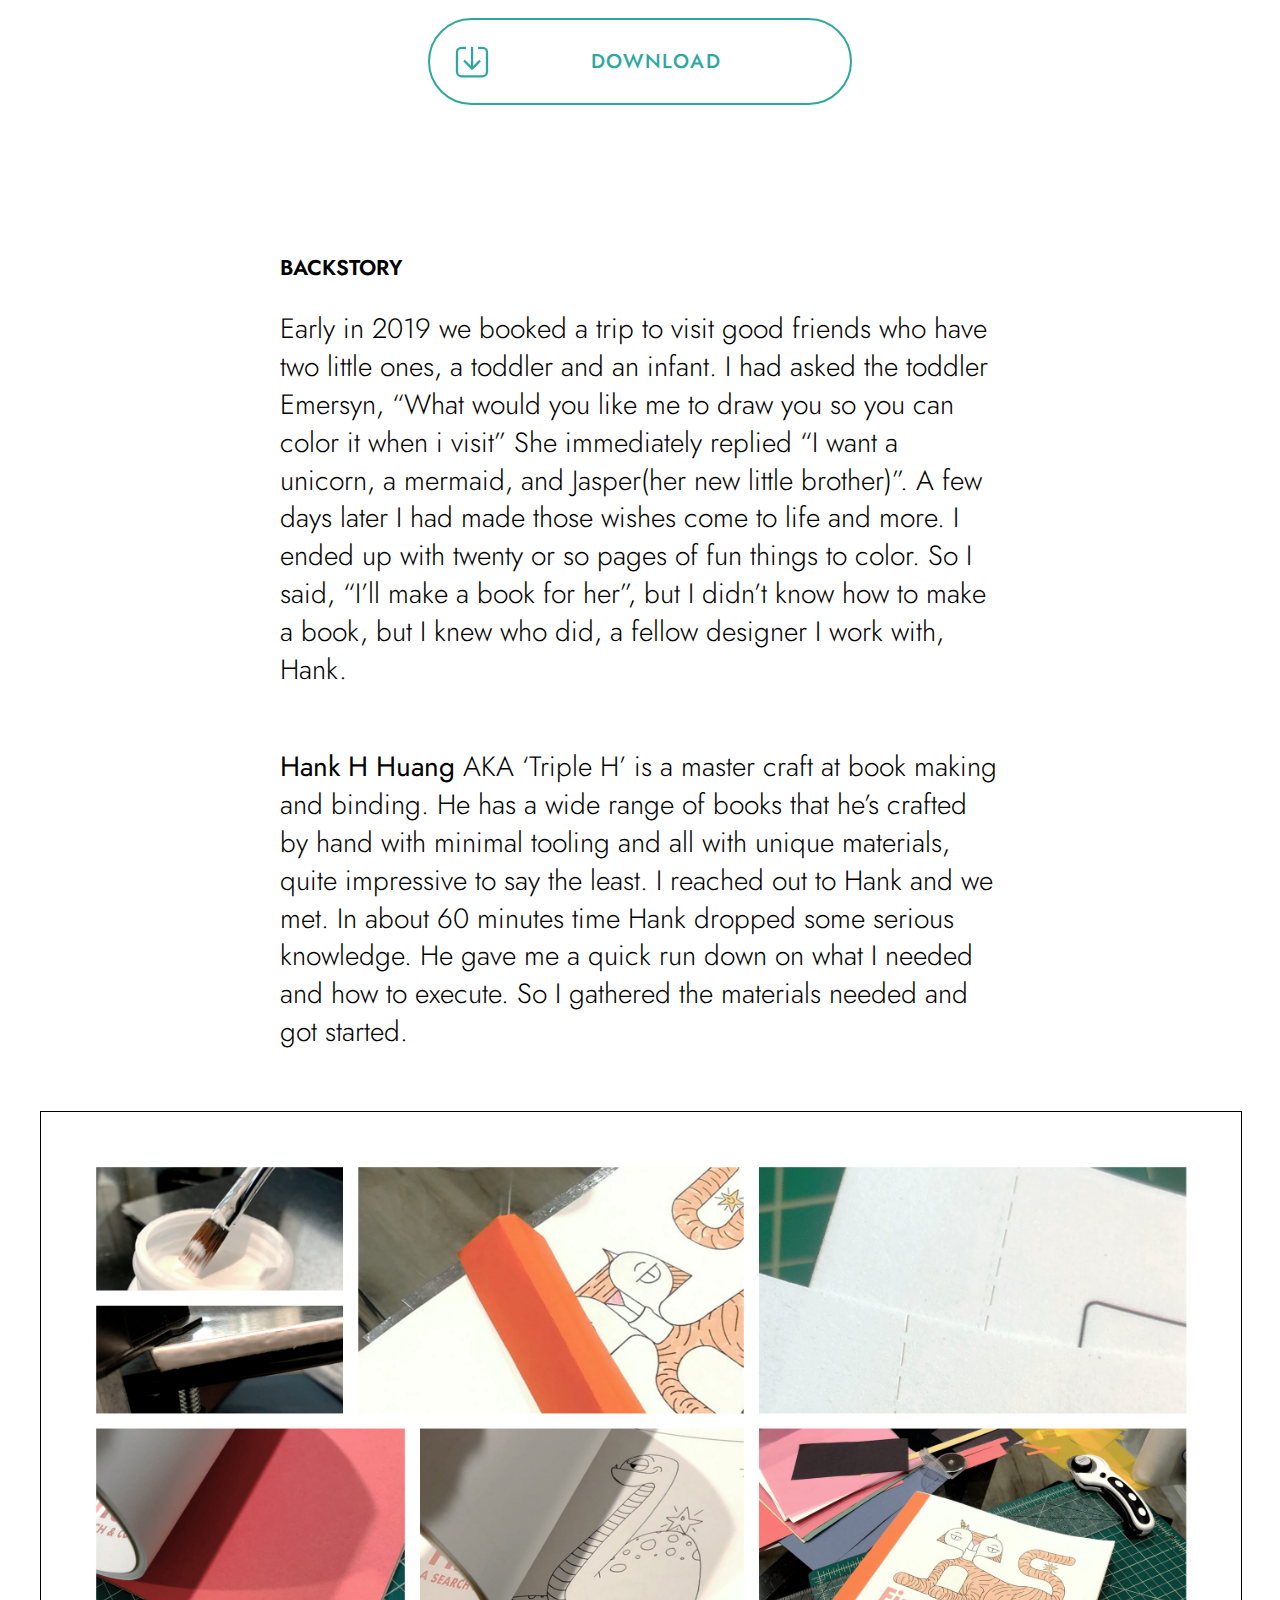
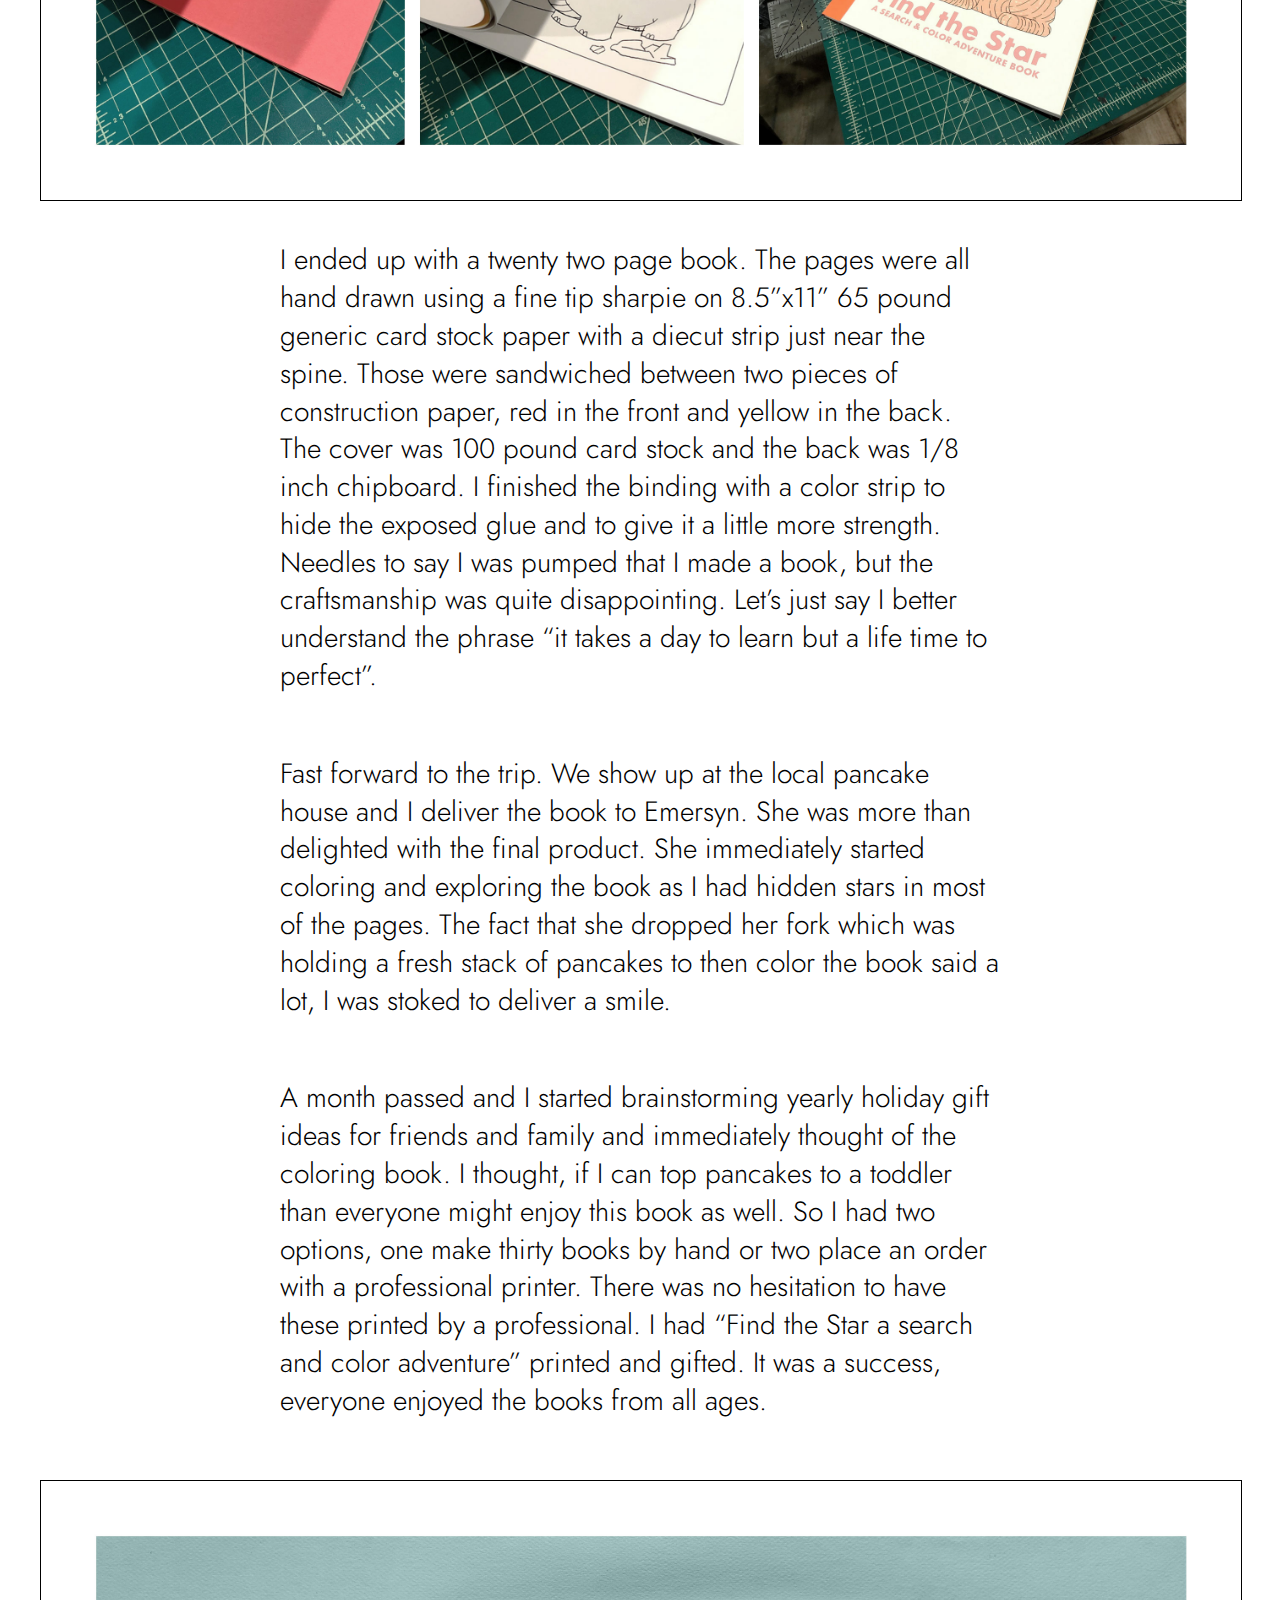
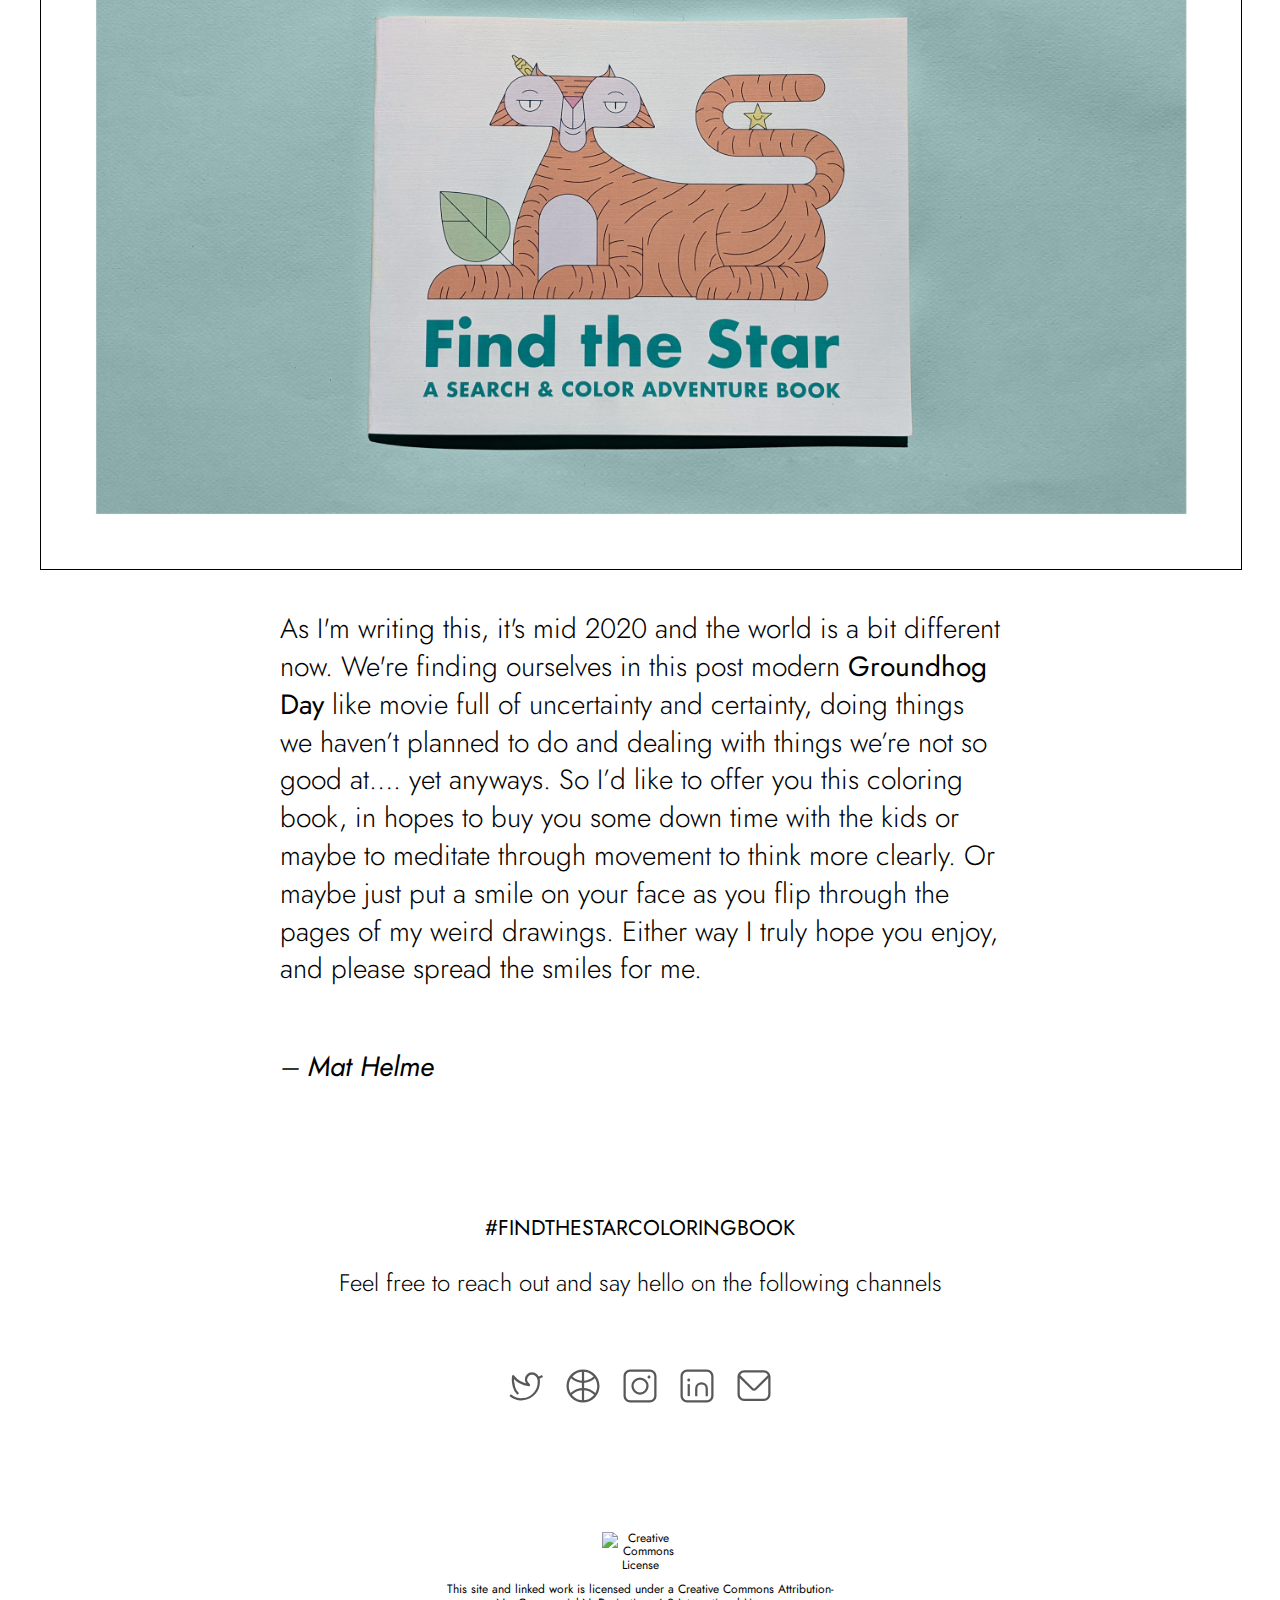
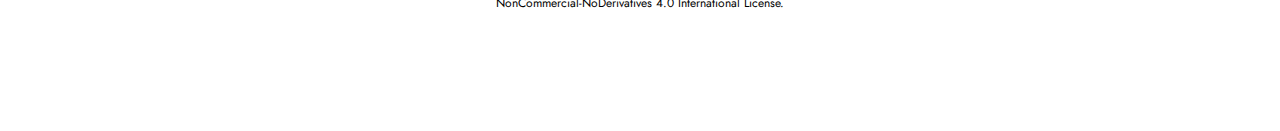
==== commit abd59fb0: "mobile updates" ====
--- a/find-the-star-coloring-book/index.html
+++ b/find-the-star-coloring-book/index.html
@@ -52,7 +52,7 @@
 
           <h2>A Coloring Book for You & Yours</h2>
 
-          <h3>Do you find yourself wanting to fulfill a creative urge and just don’t know what to do. Are you someone who likes to color and appreciate a good adventure from time to time? Or perhaps you’re wanting to entertain and challenge your little ones.  Look no further friends,  ‘Find the Star A Search & Color Adventure Book’ is just for you.  Explore the 20 fine crafted pages of pure coloring bliss.  Navigate through the book while precisely filling in the lines and finding the star.  So sharpen your crayons, colored pencils, markers, or whatever your flavor of expression might be. Download and print the book to get started.</h3>
+          <h3>Do you like to color and appreciate a good adventure from time to time? Or perhaps you’re wanting to entertain and challenge your little ones. Look no further friends, ‘Find the Star A Search & Color Adventure Book’ is just for you. Explore the 20 fine crafted pages of pure coloring bliss. Navigate through the book while precisely filling in the lines and finding the star.  So sharpen your crayons, colored pencils, markers, or whatever your flavor of expression might be. Download and print the book to get started.</h3>
 
           <div class="box">
 
@@ -60,22 +60,22 @@
 
               <svg class="icon_download" version="1.1" xmlns="http://www.w3.org/2000/svg" xmlns:xlink="http://www.w3.org/1999/xlink" x="0px" y="0px" viewBox="0 0 48 48" style="enable-background:new 0 0 48 48;" xml:space="preserve">
               
-              <g>
-                <path class="st0" d="M44,24v13c0,3.3-2.7,6-6,6H10c-3.3,0-6-2.7-6-6V24"/>
-              </g>
-              
-              <polyline class="st1" points="13.4,22 24.2,32.8 34.8,22.2 "/>
-              <line class="st1" x1="24.1" y1="3.9" x2="24.1" y2="31.8"/>
-              
-              <g>
-                <path class="st0" d="M32.1,5L38,5c3.3,0,6,2.7,6,6l0,13"/>
-                <path class="st0" d="M4,24l0-13c0-3.3,2.7-6,6-6l6.1,0"/>
-              </g>
+                <g>
+                  <path class="st0" d="M44,24v13c0,3.3-2.7,6-6,6H10c-3.3,0-6-2.7-6-6V24"/>
+                </g>
+                
+                <polyline class="st1" points="13.4,22 24.2,32.8 34.8,22.2 "/>
+                <line class="st1" x1="24.1" y1="3.9" x2="24.1" y2="31.8"/>
+                
+                <g>
+                  <path class="st0" d="M32.1,5L38,5c3.3,0,6,2.7,6,6l0,13"/>
+                  <path class="st0" d="M4,24l0-13c0-3.3,2.7-6,6-6l6.1,0"/>
+                </g>
 
               </svg>
 
 
-              <div class="copy">Download</div>
+              <h5 class="copy">Download</h5>
 
               </a>
 
@@ -91,15 +91,19 @@
 
           <p><a href="http://madeinxerox.com/">Hank H Huang</a> AKA ‘Triple H’ is a master craft at book making and binding.  He has a wide range of books that he’s crafted by hand with minimal tooling and all with unique materials, quite impressive to say the least.  I reached out to Hank and we met.  In about 60 minutes time Hank dropped some serious knowledge. He gave me a quick run down on what I needed and how to execute.  So I gathered the materials needed and got started.</p>
 
-          <img src="img/process.jpg" align="The process to make the book by hand" />
+          <img class="big-img" src="img/process.jpg" align="The process to make the book by hand" />
+          
+          <img class="small-img" src="img/process_m.jpg" align="The process to make the book by hand" />
 
           <p>I ended up with a twenty two page book.  The pages were all hand drawn using a fine tip sharpie on 8.5”x11” 65 pound generic card stock paper with a diecut strip just near the spine. Those were sandwiched between two pieces of construction paper, red in the front and yellow in the back.  The cover was 100 pound card stock and the back was 1/8 inch chipboard.  I finished the binding with a color strip to hide the exposed glue and to give it a little more strength. Needles to say I was pumped that I made a book, but the craftsmanship was quite disappointing.  Let’s just say I better understand the phrase “it takes a day to learn but a life time to perfect”.</p>
 
-          <p>Fast forward to the trip.  We show up at the local pancake house and I deliver the book to Emersyn. She was more than delighted with the final product.  She immediately started coloring and exploring the book as I had hidden stars in most of the pages. The fact that she dropped her fork which was holding a fresh stack of pancakes to then coloring the book said a lot, I was stoked to deliver a smile.</p>
+          <p>Fast forward to the trip.  We show up at the local pancake house and I deliver the book to Emersyn. She was more than delighted with the final product.  She immediately started coloring and exploring the book as I had hidden stars in most of the pages. The fact that she dropped her fork which was holding a fresh stack of pancakes to then color the book said a lot, I was stoked to deliver a smile.</p>
 
           <p>A month passed and I started brainstorming yearly holiday gift ideas for friends and family and immediately thought of the coloring book.  I thought, if I can top pancakes to a toddler than everyone might enjoy this book as well. So I had two options, one make thirty books by hand or two place an order with a professional printer.  There was no hesitation to have these printed by a professional. I had “Find the Star a search and color adventure” printed and gifted. It was a success, everyone enjoyed the books from all ages.</p>
 
-          <img src="img/printed_book.jpg" align="The final book printed" />
+          <img class="big-img" src="img/printed_book.jpg" align="The final book printed" />
+
+          <img class="small-img" src="img/printed_book_m.jpg" align="The final book printed" />
 
           <p>As I'm writing this, it's mid 2020 and the world is a bit different now. We're finding ourselves in this post modern <a href="https://en.wikipedia.org/wiki/Groundhog_Day_(film)">Groundhog Day</a> like movie full of uncertainty and certainty, doing things we haven’t planned to do and dealing with things we’re not so good at…. yet anyways.  So I’d like to offer you this coloring book, in hopes to buy you some down time with the kids or maybe to meditate through movement to think more clearly. Or maybe just put a smile on your face as you flip through the pages of my weird drawings. Either way I truly hope you enjoy, and please spread the smiles for me.</p>
 
--- a/find-the-star-coloring-book/css/main.css
+++ b/find-the-star-coloring-book/css/main.css
@@ -34,7 +34,7 @@
 }
 
 header{
-	background: #fff url(../img/hero3.png) center no-repeat;
+	background: #fff url(../img/hero.png) center no-repeat;
 	background-size: cover;
 	height: auto;
 	position: relative;
@@ -51,7 +51,7 @@
 	padding: 0 40px;
 }
 
-h1, h2, h3, h4, p {
+h1, h2, h3, h4, h5, p {
 	display: block;
 	width: 100%;
 	line-height: 1.35em;
@@ -79,6 +79,7 @@
 	padding: 0 40px;
 	width: calc(100% - 80px);
 	text-align: left;
+	font-weight: 500;
 }
 
 h4{
@@ -90,6 +91,10 @@
 	width: calc(100% - 480px);
 }
 
+h5{
+	font-weight: 500;
+}
+
 p{
 	font-size: 21pt;
 	margin-bottom: 60px;
@@ -98,7 +103,7 @@
 }
 
 a{
-	font-weight: 500;
+	font-weight: 400;
 	text-decoration: none;
 	color: inherit;
 }
@@ -129,7 +134,7 @@
 	font-size: 24px;
 	border: 2px solid	#2da89f;
 	transition: 200ms ease-in;
-	width: auto;
+	width: 33%;
 	position: relative;
 	line-height: 1em;
 }
@@ -144,11 +149,13 @@
 .icon_download {
 	width: 36px;
 	height: 36px;
-	padding: 16px;
+	padding: 24px;
 	margin: 0px;
 	transition: opacity ease 300ms;
 	display: inline-block;
-	float: left;
+	position: absolute;
+	left: 0;
+	top: 0;
 }
 
 .cta .icon_download .st0, .cta .icon_download .st1 {
@@ -171,10 +178,14 @@
 }
 
 .cta .copy{
-	display: inline-block;
-	float: right;
-	margin: 24px 16px 0 0;
+	display: block;
+	margin: 0 auto;
 	letter-spacing: .086em;
+	font-size: 20px;
+	padding: 16px;
+	width: 100%;
+	text-align: center;
+	position: relative;
 }
 
 .background p{
@@ -187,6 +198,14 @@
 	padding: 40px;
 	border: 1px solid #000;
 	width: calc(100% - 80px);
+}
+
+.small-img {
+	display: none;
+}
+
+.big-img {
+	display: block;
 }
 
 footer{
@@ -307,15 +326,19 @@
 		margin: 0;
 		width: 100%;
 		padding: 0;
-	}
-	.cta .copy {
-		font-size: 24px;
-		margin: 27px 18px 0 0;
+		font-size: 18px;
 	}
 	.background img {
 		padding: 0;
 		width: 100%;
 		border: 0;
+	}
+	.small-img {
+		display: block;
+	}
+
+	.big-img {
+		display: none;
 	}
 	p i {
 		width: 100%;
@@ -339,15 +362,13 @@
 		display: block;
 		width: 100%;
 	}
-	.cta{
-		font-size: 18px;
-	}h2{
+	h2{
 		font-size: 54px;
 		margin: 40px auto;
 		text-align: left;
 	}
 	h3{
-		font-size: 24px;
+		font-size: 20px;
 		padding: 0;
 		width: 100%;
 		margin-bottom: 120px;
@@ -357,10 +378,10 @@
 		margin: 0;
 		width: 100%;
 		padding: 0;
-	}
-	.cta .copy {
-		font-size: 24px;
-		margin: 27px 18px 0 0;
+		font-size: 16px;
+	}
+	p{
+		font-size: 18px;
 	}
 	.background img {
 		padding: 0;
@@ -374,6 +395,9 @@
 
 	.icons {
 		width: 100%;
+	}
+	.cta{
+		width: 50%;
 	}
 }
 
@@ -381,4 +405,35 @@
 	.spacer{
 		height: 32vh;
 	}
+
+	h3{
+		font-size: 18pt;
+	}
+
+	.box {
+		position: fixed;
+		bottom: 0;
+		left: 0;
+		width: calc(100% - 80px);
+		display: block;
+		margin :0 auto;
+		z-index: 100;
+		padding: 20px 40px;
+		height: auto;
+		background: rgb(255,255,255);
+		background: linear-gradient(0deg, rgba(255,255,255,1) 33%, rgba(255,255,255,0) 100%);
+	}
+	.cta {
+		margin: 0 auto;
+		padding: 8px;
+		width: calc(100% - 16px);
+	}
+
+	.cta .copy {
+		padding: 8px;
+	}
+
+	.icon_download {
+		padding: 12px 12px 12px 16px;
+	}
 }